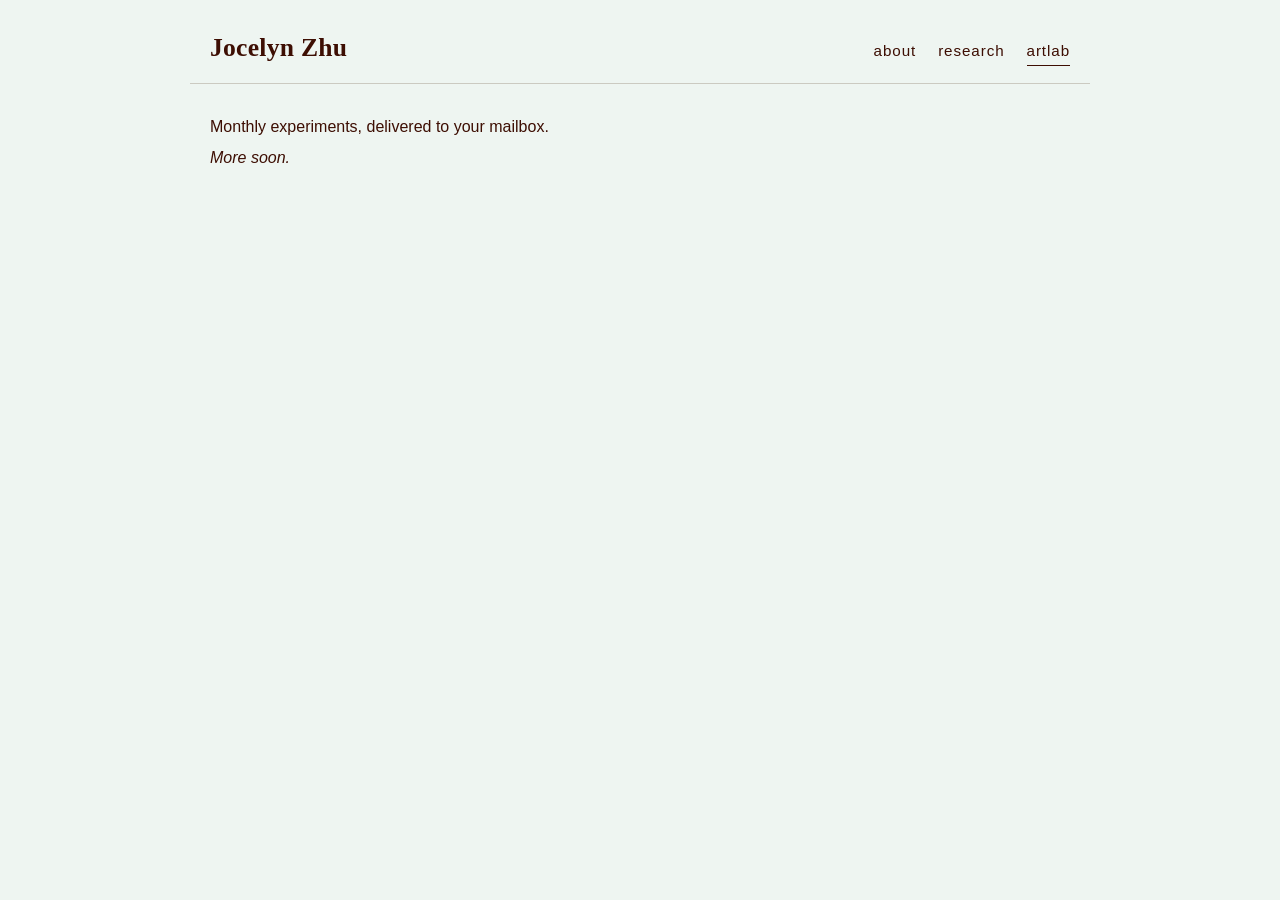
==== artlab.html @ c65b60de "update" ====
<!DOCTYPE html>
<html lang="en">

<head>
    <meta charset="UTF-8">
    <meta name="viewport" content="width=device-width, initial-scale=1.0">
    <title>Artlab | Jocelyn Zhu</title>
    <link rel="preconnect" href="https://fonts.googleapis.com">
    <link rel="preconnect" href="https://fonts.gstatic.com" crossorigin>
    <link href="https://fonts.googleapis.com/css2?family=Playfair+Display:wght@500;600&display=swap" rel="stylesheet">
    <link rel="stylesheet" href="styles.css">
</head>

<body>
    <header class="site-header">
        <div class="site-title"><a href="index.html">Jocelyn Zhu</a></div>
        <nav class="site-nav">
            <a href="index.html">about</a>
            <a href="research.html">research</a>
            <a href="artlab.html" aria-current="page">artlab</a>
        </nav>
    </header>

    <article>
        <p>Monthly experiments, delivered to your mailbox.</p>
        <p><i>More soon.</i></p>
    </article>

</body>

</html>
---- styles.css ----
/* Reset some default styles */
* {
    box-sizing: border-box;
    margin: 0;
    padding: 0;
}

:root {
    --bg: #eef5f1;
    --ink: #3d0e03;
    --link: #8c6c65;
    /* Didot on macOS, Bodoni MT on Windows/Office, Playfair Display as web fallback */
    --display: Didot, "Didot LT STD", "Times New Roman", serif;
    --text: "Helvetica Neue", Helvetica, Arial, sans-serif;
}

body {
    font-family: var(--text);
    line-height: 1.6;
    background-color: var(--bg);
    color: var(--ink);
    margin: 0;
    padding: 0;
}

a {
    color: var(--link);
    text-decoration: none;
}

a:hover {
    text-decoration: underline;
}

strong {
    /* font-style: oblique; */
}

/* ---------- header / nav ---------- */

.site-header {
    max-width: 900px;
    margin: 0 auto;
    padding: 28px 20px 14px;
    display: flex;
    flex-wrap: wrap;
    align-items: baseline;
    justify-content: space-between;
    gap: 10px 24px;
    border-bottom: 1px solid rgba(61, 32, 3, 0.2);
}

.site-title {
    font-family: var(--display);
    font-size: 1.6rem;
    font-weight: 600;
    letter-spacing: 0.01em;
    color: var(--ink);
}

.site-title a {
    color: inherit;
}

.site-title a:hover {
    text-decoration: none;
}

.site-nav {
    display: flex;
    gap: 22px;
}

.site-nav a {
    font-family: var(--text);
    font-size: 0.95rem;
    letter-spacing: 0.06em;
    text-transform: lowercase;
    color: var(--ink);
    padding-bottom: 2px;
}

.site-nav a:hover {
    text-decoration: none;
    border-bottom: 1px solid var(--ink);
}

.site-nav a[aria-current="page"] {
    border-bottom: 1px solid var(--ink);
}

/* ---------- content ---------- */

article {
    display: flex;
    max-width: 900px;
    margin: 30px auto;
    padding: 0 20px;
    gap: 5px;
    flex-direction: column;
}

h1, h2, h3 {
    font-family: var(--display);
}

h1 {
    margin-bottom: 15px;
    font-weight: 600;
    font-size: xx-large;
}

h2 {
    margin: 18px 0 6px;
    font-weight: 600;
}

.profile-container {
    display: flex;
    gap: 20px;
}

.profile-image {
    width: 30%;
    height: fit-content;
}

.profile-text {
    padding: 0 20px;
    flex: 1;
}

.contact-icons {
    display: flex;
    gap: 16px;
    margin-top: 18px;
}

.contact-icons a {
    display: inline-flex;
    color: var(--ink);
    opacity: 0.65;
    transition: opacity 0.15s ease;
}

.contact-icons a:hover {
    text-decoration: none;
    opacity: 1;
}

.contact-icons svg {
    width: 20px;
    height: 20px;
    display: block;
}

@media (max-width: 768px) {
    .site-header {
        padding: 20px 15px 12px;
    }

    .site-nav {
        gap: 16px;
    }

    .profile-container {
        flex-direction: column;
        align-items: center;
    }

    .profile-image {
        width: 70%;
        max-width: 300px;
    }

    .profile-text {
        padding: 20px 0 0 0;
    }

    h1 {
        font-size: x-large;
        text-align: center;
    }

    .contact-icons {
        justify-content: center;
    }

    article {
        padding: 0 15px;
        margin: 20px auto;
    }
}
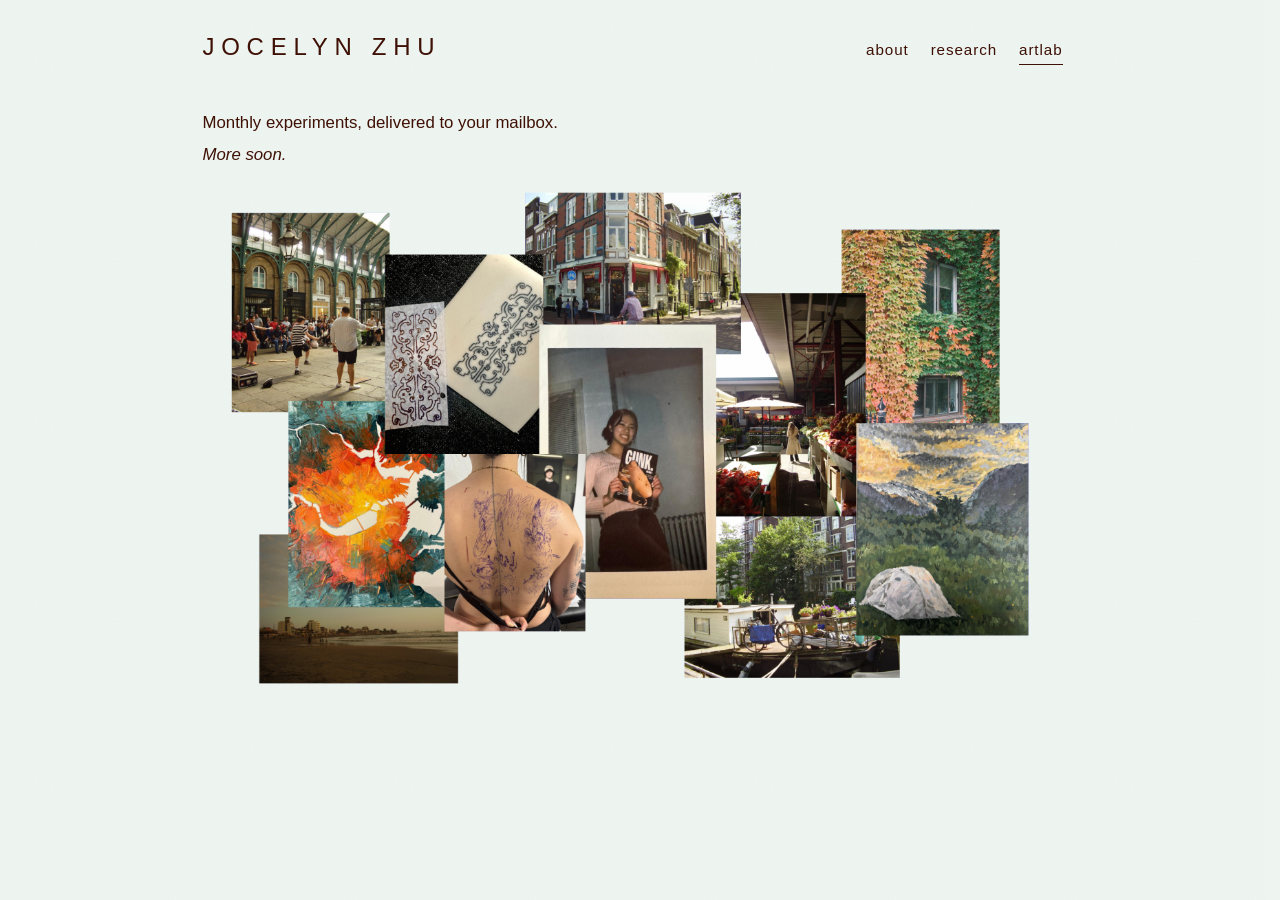
==== commit 13889558: "update" ====
--- a/artlab.html
+++ b/artlab.html
@@ -13,7 +13,7 @@
 
 <body>
     <header class="site-header">
-        <div class="site-title"><a href="index.html">Jocelyn Zhu</a></div>
+        <div class="site-title"><a href="index.html">JOCELYN ZHU</a></div>
         <nav class="site-nav">
             <a href="index.html">about</a>
             <a href="research.html">research</a>
@@ -24,6 +24,8 @@
     <article>
         <p>Monthly experiments, delivered to your mailbox.</p>
         <p><i>More soon.</i></p>
+        <img src="artlab.png" alt="Art Overview">
+
     </article>
 
 </body>
--- a/styles.css
+++ b/styles.css
@@ -10,8 +10,16 @@
     --ink: #3d0e03;
     --link: #8c6c65;
     /* Didot on macOS, Bodoni MT on Windows/Office, Playfair Display as web fallback */
-    --display: Didot, "Didot LT STD", "Times New Roman", serif;
+    /* --display: Didot, "Didot LT STD", "Times New Roman", serif; */
+    --display:"Helvetica Neue", Helvetica, Arial, sans-serif;
     --text: "Helvetica Neue", Helvetica, Arial, sans-serif;
+}
+
+html {
+    /* Always reserve the scrollbar gutter so the centered header doesn't
+       shift between short pages (about, artlab) and tall ones (research). */
+    scrollbar-gutter: stable;
+    overflow-y: scroll; /* fallback for browsers without scrollbar-gutter */
 }
 
 body {
@@ -21,6 +29,19 @@
     color: var(--ink);
     margin: 0;
     padding: 0;
+    position: relative;
+}
+
+/* Paper grain: a fixed, non-interactive noise wash over the whole page.
+   Kept very low opacity — it should register as texture, not as pattern. */
+body::after {
+    content: "";
+    position: fixed;
+    inset: 0;
+    z-index: 9999;
+    pointer-events: none;
+    opacity: 0.035;
+    background-image: url("data:image/svg+xml,%3Csvg xmlns='http://www.w3.org/2000/svg' width='180' height='180'%3E%3Cfilter id='n'%3E%3CfeTurbulence type='fractalNoise' baseFrequency='0.8' numOctaves='4' stitchTiles='stitch'/%3E%3C/filter%3E%3Crect width='100%25' height='100%25' filter='url(%23n)'/%3E%3C/svg%3E");
 }
 
 a {
@@ -47,14 +68,14 @@
     align-items: baseline;
     justify-content: space-between;
     gap: 10px 24px;
-    border-bottom: 1px solid rgba(61, 32, 3, 0.2);
+    /* border-bottom: 1px solid rgba(61, 32, 3, 0.2); */
 }
 
 .site-title {
     font-family: var(--display);
-    font-size: 1.6rem;
-    font-weight: 600;
-    letter-spacing: 0.01em;
+    font-size: 1.5rem;
+    font-weight: 200;
+    letter-spacing: 0.28em;
     color: var(--ink);
 }
 
@@ -102,17 +123,69 @@
 
 h1, h2, h3 {
     font-family: var(--display);
+    text-transform: uppercase;
 }
 
 h1 {
     margin-bottom: 15px;
     font-weight: 600;
-    font-size: xx-large;
-}
-
+    font-size: 1.5rem;
+    letter-spacing: 0.1em;
+}
+
+/* Small, wide and quiet — the body copy carries the page, headings just label it. */
 h2 {
-    margin: 18px 0 6px;
+    margin: 40px 0 18px;
+    font-size: 0.75rem;
     font-weight: 600;
+    letter-spacing: 0.18em;
+    opacity: 0.6;
+}
+
+h2:first-child {
+    margin-top: 0;
+}
+
+h3 {
+    font-size: 0.95rem;
+    letter-spacing: 0.08em;
+}
+
+article p {
+    font-size: 1.05rem;
+}
+
+/* ---------- research entries ---------- */
+
+.entry {
+    display: grid;
+    grid-template-columns: 5.5rem 1fr;
+    gap: 0 1.5rem;
+    margin-bottom: 22px;
+}
+
+.entry-year {
+    font-size: 0.75rem;
+    letter-spacing: 0.12em;
+    opacity: 0.55;
+    padding-top: 0.4rem;
+}
+
+.entry-body {
+    min-width: 0;
+}
+
+.entry-body .title {
+    font-weight: 600;
+}
+
+.entry-body .meta {
+    opacity: 0.75;
+}
+
+article img {
+    max-width: 100%;
+    height: auto;
 }
 
 .profile-container {
@@ -178,8 +251,17 @@
     }
 
     h1 {
-        font-size: x-large;
+        font-size: 1.25rem;
         text-align: center;
+    }
+
+    .entry {
+        grid-template-columns: 1fr;
+        gap: 2px;
+    }
+
+    .entry-year {
+        padding-top: 0;
     }
 
     .contact-icons {
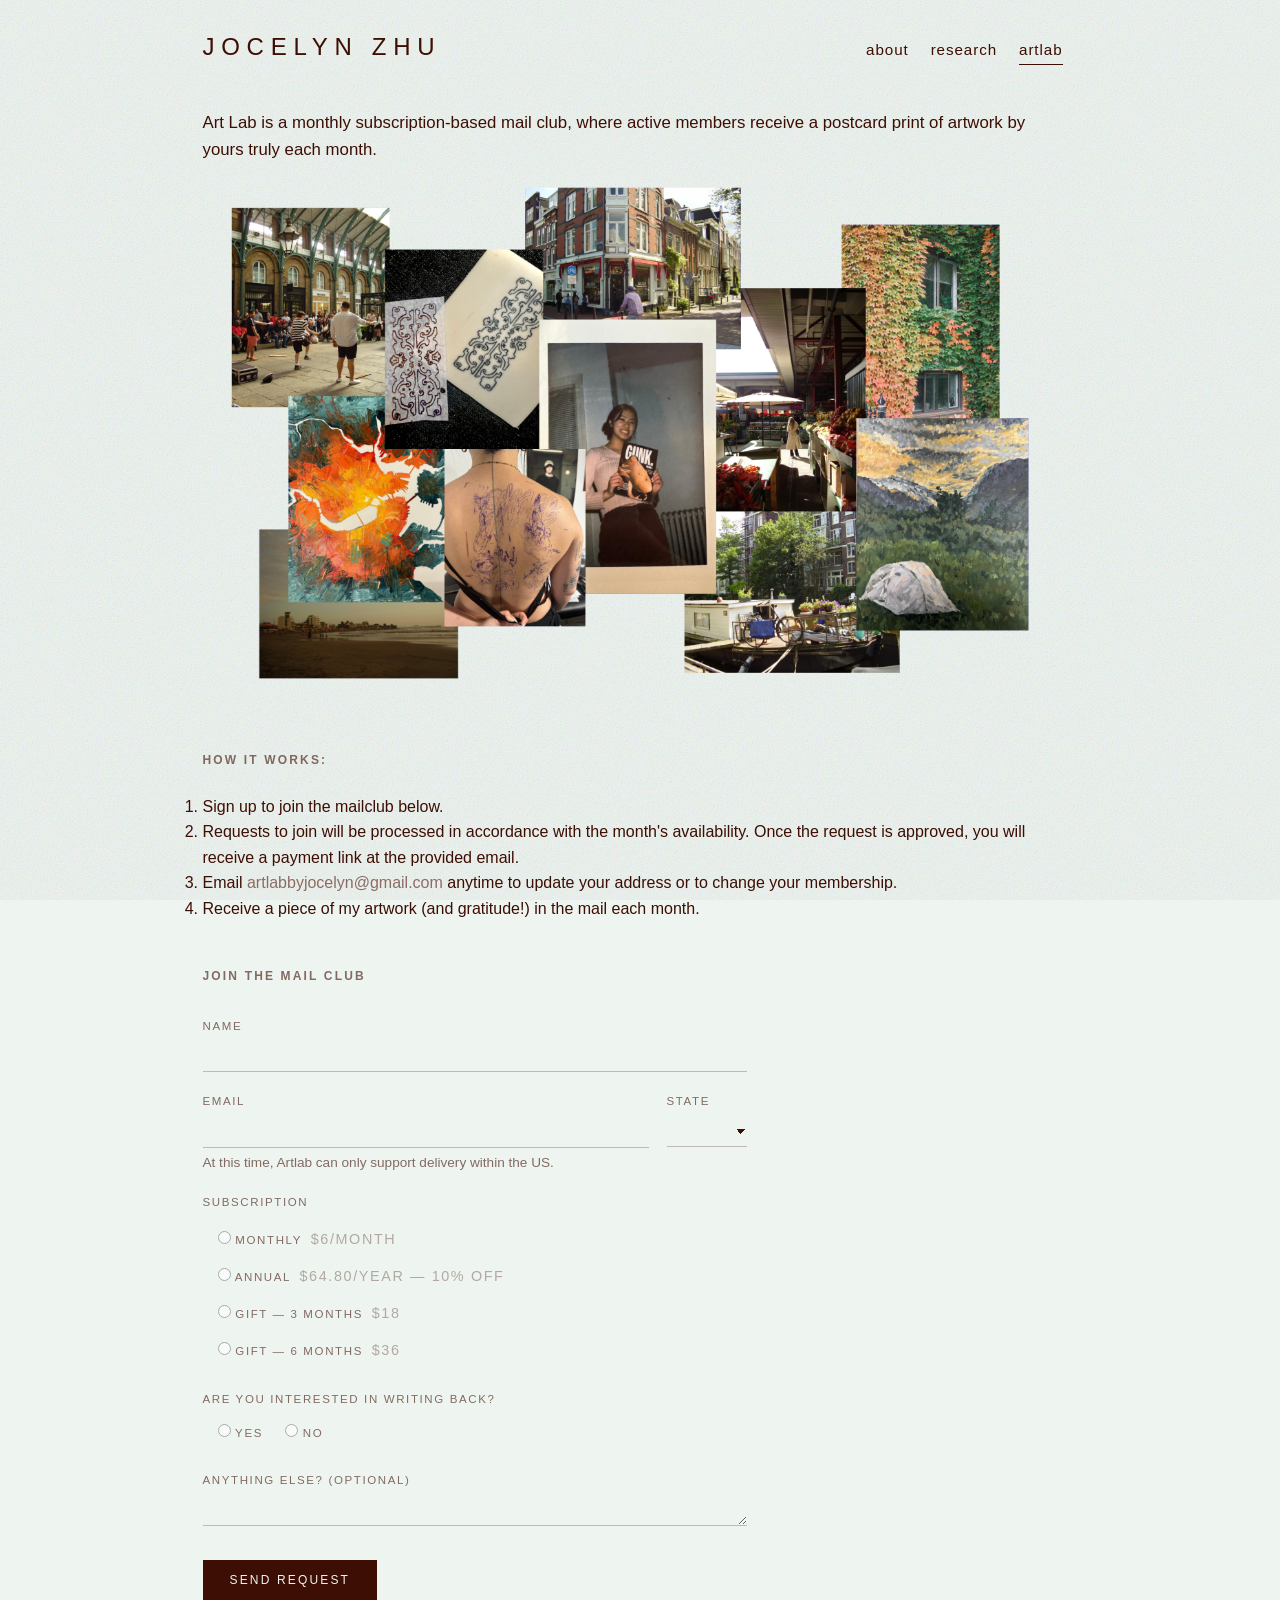
==== commit 90725531: "update" ====
--- a/artlab.html
+++ b/artlab.html
@@ -22,12 +22,247 @@
     </header>
 
     <article>
-        <p>Monthly experiments, delivered to your mailbox.</p>
-        <p><i>More soon.</i></p>
-        <img src="artlab.png" alt="Art Overview">
+        <!-- <p>Monthly experiments, delivered to your mailbox.</p> -->
+  
+
+        <p>Art Lab is a monthly subscription-based mail club, where active members receive a postcard print of artwork by yours truly each month.</p>
+        <img class="" src="artlab.png" alt="Art Overview">
+        <h2>How it works:</h2>
+        <ol>
+            <li>Sign up to join the mailclub below.</li>
+            <li>Requests to join will be processed in accordance with the month's availability. Once the request is approved, you will receive a payment link at the provided email.</li>
+            <li>Email <a href="mailto:artlabbyjocelyn@gmail.com">artlabbyjocelyn@gmail.com</a> anytime to update your address or to change your membership.</li>
+            <li>Receive a piece of my artwork (and gratitude!) in the mail each month.</li>
+        </ol>
+
+        <h2>Join the mail club</h2>
+
+        <form class="signup" id="signup-form" novalidate>
+
+            <div class="field">
+                <label for="name">Name</label>
+                <input type="text" id="name" name="name" autocomplete="name" required>
+            </div>
+
+            <div class="field">
+                <div class="field-row">
+                    <div>
+                        <label for="email">Email</label>
+                        <input type="email" id="email" name="email" autocomplete="email" required>
+                    </div>
+                    <div>
+                        <label for="state">State</label>
+                        <select id="state" name="state" autocomplete="address-level1" required>
+                            <option value="" selected disabled></option>
+                            <option>AL</option><option>AK</option><option>AZ</option><option>AR</option>
+                            <option>CA</option><option>CO</option><option>CT</option><option>DE</option>
+                            <option>DC</option><option>FL</option><option>GA</option><option>HI</option>
+                            <option>ID</option><option>IL</option><option>IN</option><option>IA</option>
+                            <option>KS</option><option>KY</option><option>LA</option><option>ME</option>
+                            <option>MD</option><option>MA</option><option>MI</option><option>MN</option>
+                            <option>MS</option><option>MO</option><option>MT</option><option>NE</option>
+                            <option>NV</option><option>NH</option><option>NJ</option><option>NM</option>
+                            <option>NY</option><option>NC</option><option>ND</option><option>OH</option>
+                            <option>OK</option><option>OR</option><option>PA</option><option>RI</option>
+                            <option>SC</option><option>SD</option><option>TN</option><option>TX</option>
+                            <option>UT</option><option>VT</option><option>VA</option><option>WA</option>
+                            <option>WV</option><option>WI</option><option>WY</option>
+                        </select>
+                    </div>
+                </div>
+                <p class="hint">At this time, Artlab can only support delivery within the US.</p>
+            </div>
+
+            <fieldset>
+                <legend>Subscription</legend>
+                <div class="choices">
+                    <label class="choice">
+                        <input type="radio" name="subscription" value="Monthly - $6/month" required>
+                        <span>Monthly <span class="price">$6/month</span></span>
+                    </label>
+                    <label class="choice">
+                        <input type="radio" name="subscription" value="Annual - $64.80/year">
+                        <span>Annual <span class="price">$64.80/year &mdash; 10% off</span></span>
+                    </label>
+                    <label class="choice">
+                        <input type="radio" name="subscription" value="Gift 3 months - $18">
+                        <span>Gift &mdash; 3 months <span class="price">$18</span></span>
+                    </label>
+                    <label class="choice">
+                        <input type="radio" name="subscription" value="Gift 6 months - $36">
+                        <span>Gift &mdash; 6 months <span class="price">$36</span></span>
+                    </label>
+                </div>
+            </fieldset>
+
+            <fieldset>
+                <legend>Are you interested in writing back?</legend>
+                <div class="choices inline">
+                    <label class="choice">
+                        <input type="radio" name="writeback" value="Yes" required>
+                        <span>Yes</span>
+                    </label>
+                    <label class="choice">
+                        <input type="radio" name="writeback" value="No">
+                        <span>No</span>
+                    </label>
+                </div>
+            </fieldset>
+
+            <div class="field">
+                <label for="notes">Anything else? (optional)</label>
+                <textarea id="notes" name="notes" rows="1"></textarea>
+            </div>
+
+            <!-- Honeypot: hidden from people, irresistible to form-filling bots.
+                 Anything submitted with this filled in is rejected server-side. -->
+            <div class="hp" aria-hidden="true">
+                <label for="website">Website</label>
+                <input type="text" id="website" name="website" tabindex="-1" autocomplete="off">
+            </div>
+
+            <button type="submit">Send request</button>
+            <p class="form-status" id="form-status" role="status" aria-live="polite"></p>
+        </form>
 
     </article>
 
+    <script>
+        (function () {
+            // Google Apps Script web app URL — see artlab-form-setup.md. Must be the
+            // deployment's /exec URL. Until it is set, the form falls back to
+            // downloading the CSV row locally so the flow can be tested.
+            var ENDPOINT = "https://script.google.com/macros/s/AKfycbyzeA1qQLdEAUyFked2MmT_y3GRKa3Ny9ATDWNyNSVaCe3-yaL6JlPBgP5yILpqPPRIxQ/exec";
+
+            // Shared secret, checked by doPost before a row is appended. This is visible
+            // in page source — it filters drive-by bots, not a determined person.
+            var SECRET = "04058a64cc1a98de";
+
+            var FIELDS = ["timestamp", "name", "email", "state", "subscription", "writeback", "notes"];
+
+            // Bots submit almost instantly; people take time to fill this in. doPost
+            // rejects anything faster than its threshold.
+            var loadedAt = Date.now();
+
+            var form = document.getElementById("signup-form");
+            var status = document.getElementById("form-status");
+            var button = form.querySelector("button[type=submit]");
+
+            // RFC 4180: wrap in quotes, and double any quote inside.
+            function csvCell(value) {
+                var s = (value === null || value === undefined) ? "" : String(value);
+                return '"' + s.replace(/"/g, '""') + '"';
+            }
+
+            function csvRow(record) {
+                return FIELDS.map(function (key) { return csvCell(record[key]); }).join(",");
+            }
+
+            // Accepts a string, or a node when the message needs a link inside it.
+            function setStatus(message, kind) {
+                status.textContent = "";
+                if (typeof message === "string") {
+                    status.textContent = message;
+                } else {
+                    status.appendChild(message);
+                }
+                status.className = "form-status" + (kind ? " is-" + kind : "");
+            }
+
+            function submissionError() {
+                var frag = document.createDocumentFragment();
+                var link = document.createElement("a");
+                link.href = "mailto:artlabbyjocelyn@gmail.com";
+                link.textContent = "artlabbyjocelyn@gmail.com";
+                frag.appendChild(document.createTextNode(
+                    "Form submission error. Apologies for the inconvenience! Please email "));
+                frag.appendChild(link);
+                frag.appendChild(document.createTextNode(" to sign-up."));
+                return frag;
+            }
+
+            // Replace the whole form with the confirmation, so it reads as a completed
+            // step rather than an empty form with a message under it.
+            function showThanks() {
+                var thanks = document.createElement("p");
+                thanks.className = "form-thanks";
+                thanks.setAttribute("role", "status");
+                thanks.textContent = "Thank you very much for your interest and support! " +
+                    "I will reach out shortly regarding availability and payment.";
+                form.replaceWith(thanks);
+            }
+
+            function downloadRow(row) {
+                var blob = new Blob([FIELDS.join(",") + "\n" + row + "\n"], { type: "text/csv" });
+                var link = document.createElement("a");
+                link.href = URL.createObjectURL(blob);
+                link.download = "artlab-signup.csv";
+                document.body.appendChild(link);
+                link.click();
+                document.body.removeChild(link);
+                URL.revokeObjectURL(link.href);
+            }
+
+            form.addEventListener("submit", function (event) {
+                event.preventDefault();
+
+                // novalidate is on the form so we control when messages appear.
+                if (!form.checkValidity()) {
+                    form.reportValidity();
+                    return;
+                }
+
+                var data = new FormData(form);
+                var record = { timestamp: new Date().toISOString() };
+                FIELDS.slice(1).forEach(function (key) {
+                    record[key] = (data.get(key) || "").toString().trim();
+                });
+
+                var row = csvRow(record);
+                button.disabled = true;
+                setStatus("Sending…");
+
+                // A library URL or an unset placeholder can't receive a POST — only a
+                // deployed web app's /exec URL can.
+                if (!/^https:\/\/script\.google\.com\/macros\/s\/[\w-]+\/exec$/.test(ENDPOINT)) {
+                    downloadRow(row);
+                    setStatus("No endpoint configured yet — downloaded the CSV row instead.", "error");
+                    button.disabled = false;
+                    return;
+                }
+
+                fetch(ENDPOINT, {
+                    method: "POST",
+                    // text/plain keeps this a CORS "simple request", so Apps Script
+                    // does not need to answer a preflight.
+                    headers: { "Content-Type": "text/plain;charset=utf-8" },
+                    body: JSON.stringify({
+                        secret: SECRET,
+                        hp: (data.get("website") || "").toString(),
+                        elapsedMs: Date.now() - loadedAt,
+                        row: row,
+                        record: record
+                    })
+                })
+                    .then(function (response) {
+                        if (!response.ok) { throw new Error("Request failed: " + response.status); }
+                        form.reset();
+                        showThanks();
+                    })
+                    .catch(function () {
+                        setStatus(submissionError(), "error");
+                    })
+                    .then(function () {
+                        button.disabled = false;
+                    });
+            });
+        }());
+    </script>
+
 </body>
 
 </html>
+
+
+
+ 
--- a/styles.css
+++ b/styles.css
@@ -13,6 +13,7 @@
     /* --display: Didot, "Didot LT STD", "Times New Roman", serif; */
     --display:"Helvetica Neue", Helvetica, Arial, sans-serif;
     --text: "Helvetica Neue", Helvetica, Arial, sans-serif;
+    --grain: url("data:image/svg+xml,%3Csvg xmlns='http://www.w3.org/2000/svg' width='180' height='180'%3E%3Cfilter id='n'%3E%3CfeTurbulence type='fractalNoise' baseFrequency='0.8' numOctaves='4' stitchTiles='stitch'/%3E%3C/filter%3E%3Crect width='100%25' height='100%25' filter='url(%23n)'/%3E%3C/svg%3E");
 }
 
 html {
@@ -20,28 +21,49 @@
        shift between short pages (about, artlab) and tall ones (research). */
     scrollbar-gutter: stable;
     overflow-y: scroll; /* fallback for browsers without scrollbar-gutter */
+    background-color: var(--bg);
 }
 
 body {
     font-family: var(--text);
     line-height: 1.6;
-    background-color: var(--bg);
     color: var(--ink);
     margin: 0;
     padding: 0;
     position: relative;
 }
 
-/* Paper grain: a fixed, non-interactive noise wash over the whole page.
-   Kept very low opacity — it should register as texture, not as pattern. */
+/* Paper grain on the page ground. Sits behind all content (z-index -1) so it
+   textures the background only — images get their own lighter pass below. */
 body::after {
     content: "";
     position: fixed;
     inset: 0;
-    z-index: 9999;
+    z-index: -1;
     pointer-events: none;
-    opacity: 0.035;
-    background-image: url("data:image/svg+xml,%3Csvg xmlns='http://www.w3.org/2000/svg' width='180' height='180'%3E%3Cfilter id='n'%3E%3CfeTurbulence type='fractalNoise' baseFrequency='0.8' numOctaves='4' stitchTiles='stitch'/%3E%3C/filter%3E%3Crect width='100%25' height='100%25' filter='url(%23n)'/%3E%3C/svg%3E");
+    opacity: 0.25;
+    background-image: var(--grain);
+}
+
+/* Same grain at a lighter touch, laid over an image. */
+.grain-img {
+    position: relative;
+    display: block;
+}
+
+.grain-img img {
+    display: block;
+    width: 100%;
+    height: auto;
+}
+
+.grain-img::after {
+    content: "";
+    position: absolute;
+    inset: 0;
+    pointer-events: none;
+    opacity: 0.1;
+    background-image: var(--grain);
 }
 
 a {
@@ -203,6 +225,197 @@
     flex: 1;
 }
 
+/* ---------- signup form ---------- */
+
+.signup {
+    max-width: 34em;
+    margin-top: 8px;
+}
+
+/* Honeypot field — off-screen rather than display:none, since some bots skip
+   inputs that are explicitly hidden. */
+.hp {
+    position: absolute;
+    left: -9999px;
+    width: 1px;
+    height: 1px;
+    overflow: hidden;
+}
+
+.visually-hidden {
+    position: absolute;
+    width: 1px;
+    height: 1px;
+    overflow: hidden;
+    clip: rect(0 0 0 0);
+    clip-path: inset(50%);
+    white-space: nowrap;
+}
+
+.field {
+    margin-bottom: 20px;
+}
+
+.field-row {
+    display: grid;
+    /* State codes are two characters — the column only needs room for the arrow. */
+    grid-template-columns: 1fr 5rem;
+    gap: 18px;
+}
+
+.signup label,
+.signup legend {
+    display: block;
+    font-size: 0.72rem;
+    letter-spacing: 0.14em;
+    text-transform: uppercase;
+    opacity: 0.6;
+    margin-bottom: 6px;
+}
+
+.signup input[type="text"],
+.signup input[type="email"],
+.signup select,
+.signup textarea {
+    width: 100%;
+    font-family: var(--text);
+    font-size: 1rem;
+    color: var(--ink);
+    background: transparent;
+    border: none;
+    border-bottom: 1px solid rgba(61, 14, 3, 0.25);
+    border-radius: 0;
+    padding: 6px 0;
+    transition: border-color 0.15s ease;
+}
+
+.signup select {
+    /* Normalize the native control so it matches the underlined text inputs. */
+    appearance: none;
+    padding-right: 18px;
+    background-image: linear-gradient(45deg, transparent 50%, currentColor 50%),
+                      linear-gradient(135deg, currentColor 50%, transparent 50%);
+    background-position: right 6px center, right 1px center;
+    background-size: 5px 5px, 5px 5px;
+    background-repeat: no-repeat;
+}
+
+.signup input:focus,
+.signup select:focus,
+.signup textarea:focus {
+    outline: none;
+    border-bottom-color: var(--ink);
+}
+
+/* 10px more air under the question text than a typed field's label gets. */
+.signup legend {
+    margin-bottom: 16px;
+}
+
+.signup fieldset {
+    border: none;
+    margin-bottom: 22px;
+}
+
+.choices {
+    display: flex;
+    flex-direction: column;
+    gap: 8px;
+    padding-left: 15px;
+}
+
+.choices.inline {
+    flex-direction: row;
+    gap: 22px;
+}
+
+/* Options are set exactly like typed input text, so an answer you pick and an
+   answer you type read the same. */
+.choice {
+    display: flex;
+    align-items: baseline;
+    gap: 9px;
+    font-family: var(--text);
+    font-size: 1rem;
+    font-weight: 400;
+    line-height: 1.6;
+    letter-spacing: 0;
+    text-transform: none;
+    color: var(--ink);
+    opacity: 1;
+    margin-bottom: 0;
+    cursor: pointer;
+}
+
+.choice input {
+    accent-color: var(--ink);
+    margin: 0;
+    flex: none;
+}
+
+.hint {
+    font-size: 0.85rem;
+    opacity: 0.6;
+    margin-top: 4px;
+}
+
+.price {
+    opacity: 0.55;
+    font-size: 0.9rem;
+    margin-left: 4px;
+}
+
+.form-status {
+    font-size: 0.9rem;
+    margin-top: 14px;
+    min-height: 1.4em;
+}
+
+.form-status.is-ok {
+    opacity: 0.85;
+}
+
+.form-status.is-error {
+    color: #8a2f1c;
+}
+
+.form-status.is-error a {
+    color: inherit;
+    text-decoration: underline;
+}
+
+.form-thanks {
+    max-width: 34em;
+    font-size: 1.05rem;
+    padding: 22px 0;
+    border-top: 1px solid rgba(61, 14, 3, 0.25);
+    border-bottom: 1px solid rgba(61, 14, 3, 0.25);
+}
+
+.signup button[disabled] {
+    opacity: 0.5;
+    cursor: default;
+}
+
+.signup button {
+    font-family: var(--text);
+    font-size: 0.75rem;
+    letter-spacing: 0.18em;
+    text-transform: uppercase;
+    color: var(--bg);
+    background: var(--ink);
+    border: 1px solid var(--ink);
+    padding: 12px 26px;
+    margin-top: 6px;
+    cursor: pointer;
+    transition: background 0.15s ease, color 0.15s ease;
+}
+
+.signup button:hover {
+    background: transparent;
+    color: var(--ink);
+}
+
 .contact-icons {
     display: flex;
     gap: 16px;
@@ -264,6 +477,11 @@
         padding-top: 0;
     }
 
+    .field-row {
+        grid-template-columns: 1fr;
+        gap: 20px;
+    }
+
     .contact-icons {
         justify-content: center;
     }
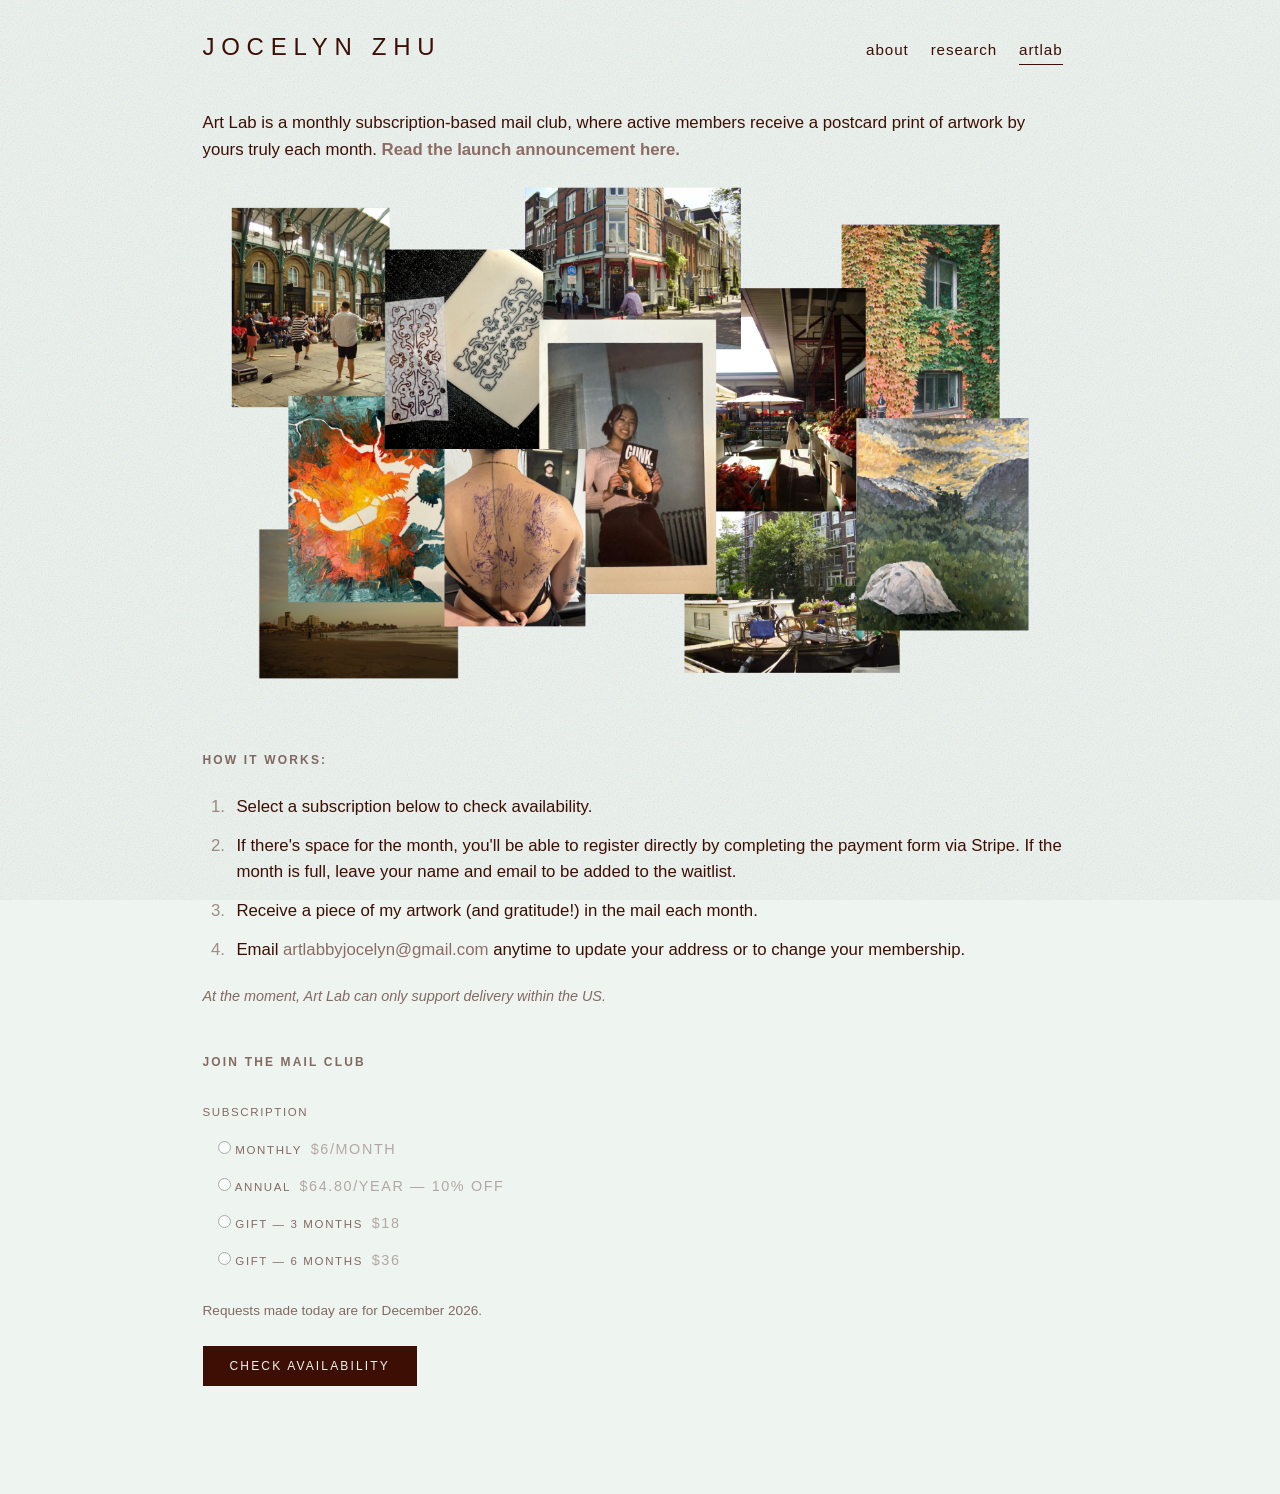
==== commit 24f5c09e: "launch ready" ====
--- a/artlab.html
+++ b/artlab.html
@@ -25,94 +25,46 @@
         <!-- <p>Monthly experiments, delivered to your mailbox.</p> -->
   
 
-        <p>Art Lab is a monthly subscription-based mail club, where active members receive a postcard print of artwork by yours truly each month.</p>
+        <p>Art Lab is a monthly subscription-based mail club, where active members receive a postcard print of artwork by yours truly each month. <a class="announce" href="launch.html">Read the launch announcement here.</a></p>
         <img class="" src="artlab.png" alt="Art Overview">
         <h2>How it works:</h2>
-        <ol>
-            <li>Sign up to join the mailclub below.</li>
-            <li>Requests to join will be processed in accordance with the month's availability. Once the request is approved, you will receive a payment link at the provided email.</li>
+        <ol class="steps">
+            <li>Select a subscription below to check availability.</li>
+            <li>If there's space for the month, you'll be able to register directly by completing the payment form via Stripe. If the month is full, leave your name and email to be added to the waitlist.</li>
+            <li>Receive a piece of my artwork (and gratitude!) in the mail each month.</li>
             <li>Email <a href="mailto:artlabbyjocelyn@gmail.com">artlabbyjocelyn@gmail.com</a> anytime to update your address or to change your membership.</li>
-            <li>Receive a piece of my artwork (and gratitude!) in the mail each month.</li>
+
         </ol>
+        <p class="note">At the moment, Art Lab can only support delivery within the US.</p>
 
         <h2>Join the mail club</h2>
 
         <form class="signup" id="signup-form" novalidate>
-
-            <div class="field">
-                <label for="name">Name</label>
-                <input type="text" id="name" name="name" autocomplete="name" required>
-            </div>
-
-            <div class="field">
-                <div class="field-row">
-                    <div>
-                        <label for="email">Email</label>
-                        <input type="email" id="email" name="email" autocomplete="email" required>
-                    </div>
-                    <div>
-                        <label for="state">State</label>
-                        <select id="state" name="state" autocomplete="address-level1" required>
-                            <option value="" selected disabled></option>
-                            <option>AL</option><option>AK</option><option>AZ</option><option>AR</option>
-                            <option>CA</option><option>CO</option><option>CT</option><option>DE</option>
-                            <option>DC</option><option>FL</option><option>GA</option><option>HI</option>
-                            <option>ID</option><option>IL</option><option>IN</option><option>IA</option>
-                            <option>KS</option><option>KY</option><option>LA</option><option>ME</option>
-                            <option>MD</option><option>MA</option><option>MI</option><option>MN</option>
-                            <option>MS</option><option>MO</option><option>MT</option><option>NE</option>
-                            <option>NV</option><option>NH</option><option>NJ</option><option>NM</option>
-                            <option>NY</option><option>NC</option><option>ND</option><option>OH</option>
-                            <option>OK</option><option>OR</option><option>PA</option><option>RI</option>
-                            <option>SC</option><option>SD</option><option>TN</option><option>TX</option>
-                            <option>UT</option><option>VT</option><option>VA</option><option>WA</option>
-                            <option>WV</option><option>WI</option><option>WY</option>
-                        </select>
-                    </div>
-                </div>
-                <p class="hint">At this time, Artlab can only support delivery within the US.</p>
-            </div>
 
             <fieldset>
                 <legend>Subscription</legend>
                 <div class="choices">
                     <label class="choice">
-                        <input type="radio" name="subscription" value="Monthly - $6/month" required>
+                        <input type="radio" name="subscription" value="monthly" required>
                         <span>Monthly <span class="price">$6/month</span></span>
                     </label>
                     <label class="choice">
-                        <input type="radio" name="subscription" value="Annual - $64.80/year">
+                        <input type="radio" name="subscription" value="annual">
                         <span>Annual <span class="price">$64.80/year &mdash; 10% off</span></span>
                     </label>
                     <label class="choice">
-                        <input type="radio" name="subscription" value="Gift 3 months - $18">
+                        <input type="radio" name="subscription" value="gift3">
                         <span>Gift &mdash; 3 months <span class="price">$18</span></span>
                     </label>
                     <label class="choice">
-                        <input type="radio" name="subscription" value="Gift 6 months - $36">
+                        <input type="radio" name="subscription" value="gift6">
                         <span>Gift &mdash; 6 months <span class="price">$36</span></span>
                     </label>
                 </div>
             </fieldset>
 
-            <fieldset>
-                <legend>Are you interested in writing back?</legend>
-                <div class="choices inline">
-                    <label class="choice">
-                        <input type="radio" name="writeback" value="Yes" required>
-                        <span>Yes</span>
-                    </label>
-                    <label class="choice">
-                        <input type="radio" name="writeback" value="No">
-                        <span>No</span>
-                    </label>
-                </div>
-            </fieldset>
-
-            <div class="field">
-                <label for="notes">Anything else? (optional)</label>
-                <textarea id="notes" name="notes" rows="1"></textarea>
-            </div>
+            <!-- Filled in by script: which month a request made today is for. -->
+            <p class="hint" id="target-month"></p>
 
             <!-- Honeypot: hidden from people, irresistible to form-filling bots.
                  Anything submitted with this filled in is rejected server-side. -->
@@ -121,24 +73,93 @@
                 <input type="text" id="website" name="website" tabindex="-1" autocomplete="off">
             </div>
 
-            <button type="submit">Send request</button>
-            <p class="form-status" id="form-status" role="status" aria-live="polite"></p>
+            <button type="submit">Check availability</button>
         </form>
 
+        <!-- Outside the form so it spans the article width rather than the
+             narrower form column. -->
+        <p class="form-status" id="form-status" role="status" aria-live="polite"></p>
+
+        <!-- Stripe checkout, revealed only once the chosen month has room. One
+             buy button per plan; see artlab-form-setup.md for creating them. -->
+        <div class="pay" id="pay" hidden>
+            <div class="pay-panel" data-plan="monthly" hidden>
+<stripe-buy-button
+  buy-button-id="buy_btn_1UAfqxK2gCnA4l7FmbFyvOCB"
+  publishable-key="pk_live_51U3iqbK2gCnA4l7FddEpalBauWomlTHcKr4JLmQIzwj3HSz1mfwLEF6MXeN1DooIEfqvjAmYFtXSwQrqbOYOfh0100oXxLsOJ6"
+>
+</stripe-buy-button>
+            </div>
+            <div class="pay-panel" data-plan="annual" hidden>
+<stripe-buy-button
+  buy-button-id="buy_btn_1UAfrpK2gCnA4l7FP7WQt5Fv"
+  publishable-key="pk_live_51U3iqbK2gCnA4l7FddEpalBauWomlTHcKr4JLmQIzwj3HSz1mfwLEF6MXeN1DooIEfqvjAmYFtXSwQrqbOYOfh0100oXxLsOJ6"
+>
+</stripe-buy-button>
+            </div>
+            <div class="pay-panel" data-plan="gift3" hidden>
+<stripe-buy-button
+  buy-button-id="buy_btn_1UAfsKK2gCnA4l7FiaUjSUQ5"
+  publishable-key="pk_live_51U3iqbK2gCnA4l7FddEpalBauWomlTHcKr4JLmQIzwj3HSz1mfwLEF6MXeN1DooIEfqvjAmYFtXSwQrqbOYOfh0100oXxLsOJ6"
+>
+</stripe-buy-button>
+            </div>
+            <div class="pay-panel" data-plan="gift6" hidden>
+<stripe-buy-button
+  buy-button-id="buy_btn_1UAfseK2gCnA4l7F1bzg1iwz"
+  publishable-key="pk_live_51U3iqbK2gCnA4l7FddEpalBauWomlTHcKr4JLmQIzwj3HSz1mfwLEF6MXeN1DooIEfqvjAmYFtXSwQrqbOYOfh0100oXxLsOJ6"
+>
+</stripe-buy-button>
+            </div>
+        </div>
+
+        <!-- Shown instead of checkout when the month is full or not open yet. -->
+        <form class="signup waitlist" id="waitlist-form" novalidate hidden>
+            <div class="field">
+                <label for="wl-name">Name</label>
+                <input type="text" id="wl-name" name="name" autocomplete="name" required>
+            </div>
+
+            <div class="field">
+                <label for="wl-email">Email</label>
+                <input type="email" id="wl-email" name="email" autocomplete="email" required>
+            </div>
+
+            <div class="hp" aria-hidden="true">
+                <label for="wl-website">Website</label>
+                <input type="text" id="wl-website" name="website" tabindex="-1" autocomplete="off">
+            </div>
+
+            <button type="submit">Join the waitlist</button>
+        </form>
+
+        <p class="form-status" id="waitlist-status" role="status" aria-live="polite"></p>
+
     </article>
+
+    <script async src="https://js.stripe.com/v3/buy-button.js"></script>
 
     <script>
         (function () {
             // Google Apps Script web app URL — see artlab-form-setup.md. Must be the
-            // deployment's /exec URL. Until it is set, the form falls back to
-            // downloading the CSV row locally so the flow can be tested.
-            var ENDPOINT = "https://script.google.com/macros/s/AKfycbyzeA1qQLdEAUyFked2MmT_y3GRKa3Ny9ATDWNyNSVaCe3-yaL6JlPBgP5yILpqPPRIxQ/exec";
+            // deployment's /exec URL. It logs the check and answers with how many
+            // slots the requested month has left.
+            var ENDPOINT = "https://script.google.com/macros/s/AKfycbxgMDTIDqQxHEMbJpTjgJsUjmHX0bRPGeAdVYjJyeY7czIcmci63S4jNFuKsPApnYeupw/exec";
 
             // Shared secret, checked by doPost before a row is appended. This is visible
             // in page source — it filters drive-by bots, not a determined person.
             var SECRET = "04058a64cc1a98de";
 
-            var FIELDS = ["timestamp", "name", "email", "state", "subscription", "writeback", "notes"];
+            // Human-readable names for the plan keys used in the form's radio values.
+            var PLAN_LABELS = {
+                monthly: "Monthly - $6/month",
+                annual: "Annual - $64.80/year",
+                gift3: "Gift 3 months - $18",
+                gift6: "Gift 6 months - $36"
+            };
+
+            var MONTH_NAMES = ["January", "February", "March", "April", "May", "June",
+                "July", "August", "September", "October", "November", "December"];
 
             // Bots submit almost instantly; people take time to fill this in. doPost
             // rejects anything faster than its threshold.
@@ -147,61 +168,131 @@
             var form = document.getElementById("signup-form");
             var status = document.getElementById("form-status");
             var button = form.querySelector("button[type=submit]");
-
-            // RFC 4180: wrap in quotes, and double any quote inside.
-            function csvCell(value) {
-                var s = (value === null || value === undefined) ? "" : String(value);
-                return '"' + s.replace(/"/g, '""') + '"';
-            }
-
-            function csvRow(record) {
-                return FIELDS.map(function (key) { return csvCell(record[key]); }).join(",");
+            var pay = document.getElementById("pay");
+            var monthNote = document.getElementById("target-month");
+            var waitlistForm = document.getElementById("waitlist-form");
+            var waitlistStatus = document.getElementById("waitlist-status");
+            var waitlistButton = waitlistForm.querySelector("button[type=submit]");
+
+            // Which plan the last availability check asked about, so the waitlist row
+            // records what they actually wanted.
+            var pendingPlan = "";
+
+            // Requests placed before the 15th are for the current month; from the
+            // 15th on there isn't time to print and mail, so they roll to the next.
+            function targetMonth(now) {
+                var d = now || new Date();
+                var y = d.getFullYear();
+                var m = d.getMonth();            // 0-11
+                if (d.getDate() >= 15) {
+                    m += 1;
+                    if (m > 11) { m = 0; y += 1; }
+                }
+                return {
+                    key: y + "-" + (m < 9 ? "0" : "") + (m + 1),
+                    label: MONTH_NAMES[m] + " " + y
+                };
+            }
+
+            var target = targetMonth();
+            monthNote.textContent = "Requests made today are for " + target.label + ".";
+
+            function hidePay() {
+                pay.hidden = true;
+                Array.prototype.forEach.call(pay.querySelectorAll(".pay-panel"), function (panel) {
+                    panel.hidden = true;
+                });
+            }
+
+            function showPay(plan) {
+                hidePay();
+                var panel = pay.querySelector('.pay-panel[data-plan="' + plan + '"]');
+                if (!panel) { return; }
+                panel.hidden = false;
+                pay.hidden = false;
             }
 
             // Accepts a string, or a node when the message needs a link inside it.
-            function setStatus(message, kind) {
-                status.textContent = "";
+            function writeStatus(el, message, kind) {
+                el.textContent = "";
                 if (typeof message === "string") {
-                    status.textContent = message;
-                } else {
-                    status.appendChild(message);
+                    el.textContent = message;
+                } else if (message) {
+                    el.appendChild(message);
                 }
-                status.className = "form-status" + (kind ? " is-" + kind : "");
-            }
-
-            function submissionError() {
-                var frag = document.createDocumentFragment();
+                el.className = "form-status" + (kind ? " is-" + kind : "");
+            }
+
+            function setStatus(message, kind) { writeStatus(status, message, kind); }
+
+            function setWaitlistStatus(message, kind) { writeStatus(waitlistStatus, message, kind); }
+
+            function hideWaitlist() {
+                waitlistForm.hidden = true;
+                setWaitlistStatus("");
+            }
+
+            function showWaitlist() {
+                waitlistForm.reset();
+                waitlistForm.hidden = false;
+            }
+
+            function mailLink() {
                 var link = document.createElement("a");
                 link.href = "mailto:artlabbyjocelyn@gmail.com";
                 link.textContent = "artlabbyjocelyn@gmail.com";
-                frag.appendChild(document.createTextNode(
-                    "Form submission error. Apologies for the inconvenience! Please email "));
-                frag.appendChild(link);
-                frag.appendChild(document.createTextNode(" to sign-up."));
+                return link;
+            }
+
+            // Builds a status message with the artlab address as a real link inside it.
+            function messageWithEmail(before, after) {
+                var frag = document.createDocumentFragment();
+                frag.appendChild(document.createTextNode(before));
+                frag.appendChild(mailLink());
+                frag.appendChild(document.createTextNode(after));
                 return frag;
             }
 
-            // Replace the whole form with the confirmation, so it reads as a completed
-            // step rather than an empty form with a message under it.
-            function showThanks() {
-                var thanks = document.createElement("p");
-                thanks.className = "form-thanks";
-                thanks.setAttribute("role", "status");
-                thanks.textContent = "Thank you very much for your interest and support! " +
-                    "I will reach out shortly regarding availability and payment.";
-                form.replaceWith(thanks);
-            }
-
-            function downloadRow(row) {
-                var blob = new Blob([FIELDS.join(",") + "\n" + row + "\n"], { type: "text/csv" });
-                var link = document.createElement("a");
-                link.href = URL.createObjectURL(blob);
-                link.download = "artlab-signup.csv";
-                document.body.appendChild(link);
-                link.click();
-                document.body.removeChild(link);
-                URL.revokeObjectURL(link.href);
-            }
+            function submissionError() {
+                return messageWithEmail(
+                    "Form submission error. Apologies for the inconvenience! Please email ",
+                    " to sign-up.");
+            }
+
+            // A library URL or an unset placeholder can't receive a POST — only a
+            // deployed web app's /exec URL can.
+            function endpointReady() {
+                return /^https:\/\/script\.google\.com\/macros\/s\/[\w-]+\/exec$/.test(ENDPOINT);
+            }
+
+            // One POST shape for both forms; doPost branches on `action`.
+            function post(payload) {
+                payload.secret = SECRET;
+                payload.elapsedMs = Date.now() - loadedAt;
+                payload.timestamp = new Date().toISOString();
+                payload.month = target.key;
+
+                return fetch(ENDPOINT, {
+                    method: "POST",
+                    // text/plain keeps this a CORS "simple request", so Apps Script
+                    // does not need to answer a preflight.
+                    headers: { "Content-Type": "text/plain;charset=utf-8" },
+                    body: JSON.stringify(payload)
+                }).then(function (response) {
+                    if (!response.ok) { throw new Error("Request failed: " + response.status); }
+                    return response.json();
+                }).then(function (result) {
+                    if (!result || !result.ok) { throw new Error("Rejected"); }
+                    return result;
+                });
+            }
+
+            // Clear the result once someone changes their selection.
+            form.addEventListener("input", function () {
+                if (status.textContent) { setStatus(""); }
+                hidePay();
+                hideWaitlist();
+            });
 
             form.addEventListener("submit", function (event) {
                 event.preventDefault();
@@ -213,41 +304,43 @@
                 }
 
                 var data = new FormData(form);
-                var record = { timestamp: new Date().toISOString() };
-                FIELDS.slice(1).forEach(function (key) {
-                    record[key] = (data.get(key) || "").toString().trim();
-                });
-
-                var row = csvRow(record);
+                var plan = (data.get("subscription") || "").toString();
+                pendingPlan = plan;
+
+                hidePay();
+                hideWaitlist();
                 button.disabled = true;
-                setStatus("Sending…");
-
-                // A library URL or an unset placeholder can't receive a POST — only a
-                // deployed web app's /exec URL can.
-                if (!/^https:\/\/script\.google\.com\/macros\/s\/[\w-]+\/exec$/.test(ENDPOINT)) {
-                    downloadRow(row);
-                    setStatus("No endpoint configured yet — downloaded the CSV row instead.", "error");
+                setStatus("Checking availability…");
+
+                if (!endpointReady()) {
+                    setStatus("No endpoint configured yet — availability can't be checked.", "error");
                     button.disabled = false;
                     return;
                 }
 
-                fetch(ENDPOINT, {
-                    method: "POST",
-                    // text/plain keeps this a CORS "simple request", so Apps Script
-                    // does not need to answer a preflight.
-                    headers: { "Content-Type": "text/plain;charset=utf-8" },
-                    body: JSON.stringify({
-                        secret: SECRET,
-                        hp: (data.get("website") || "").toString(),
-                        elapsedMs: Date.now() - loadedAt,
-                        row: row,
-                        record: record
-                    })
+                post({
+                    action: "check",
+                    hp: (data.get("website") || "").toString(),
+                    plan: plan,
+                    planLabel: PLAN_LABELS[plan] || plan
                 })
-                    .then(function (response) {
-                        if (!response.ok) { throw new Error("Request failed: " + response.status); }
-                        form.reset();
-                        showThanks();
+                    .then(function (result) {
+                        if (result.known && result.remaining > 0) {
+                            setStatus("Good news — " + target.label + " has space. " +
+                                "Complete your payment below to confirm your registration.",
+                                "thanks");
+                            showPay(plan);
+                            return;
+                        }
+
+                        // Full, or a month with no capacity entry (not open yet). Either
+                        // way the next step is the same: take their name for the list.
+                        setStatus(result.known
+                            ? target.label + " is fully subscribed. Leave your name below and " +
+                              "I'll email you as soon as a spot opens up."
+                            : "Signups for " + target.label + " aren't open yet. Leave your name " +
+                              "below and I'll email you when they are.", "thanks");
+                        showWaitlist();
                     })
                     .catch(function () {
                         setStatus(submissionError(), "error");
@@ -256,6 +349,46 @@
                         button.disabled = false;
                     });
             });
+
+            waitlistForm.addEventListener("input", function () {
+                if (waitlistStatus.textContent) { setWaitlistStatus(""); }
+            });
+
+            waitlistForm.addEventListener("submit", function (event) {
+                event.preventDefault();
+
+                if (!waitlistForm.checkValidity()) {
+                    waitlistForm.reportValidity();
+                    return;
+                }
+
+                var data = new FormData(waitlistForm);
+                waitlistButton.disabled = true;
+                setWaitlistStatus("Adding you to the list…");
+
+                post({
+                    action: "waitlist",
+                    hp: (data.get("website") || "").toString(),
+                    plan: pendingPlan,
+                    planLabel: PLAN_LABELS[pendingPlan] || pendingPlan,
+                    name: (data.get("name") || "").toString().trim(),
+                    email: (data.get("email") || "").toString().trim()
+                })
+                    .then(function () {
+                        // The form has done its job — replace it with the confirmation.
+                        waitlistForm.reset();
+                        waitlistForm.hidden = true;
+                        setStatus("");
+                        setWaitlistStatus("You're on the list — thank you! I'll email you as soon " +
+                            "as a spot opens up for " + target.label + ".", "thanks");
+                    })
+                    .catch(function () {
+                        setWaitlistStatus(submissionError(), "error");
+                    })
+                    .then(function () {
+                        waitlistButton.disabled = false;
+                    });
+            });
         }());
     </script>
 
--- a/styles.css
+++ b/styles.css
@@ -177,6 +177,42 @@
     font-size: 1.05rem;
 }
 
+/* Sits at the end of the intro paragraph, so it needs weight to stand apart. */
+.announce {
+    font-weight: 700;
+}
+
+/* ---------- how it works ---------- */
+
+.steps {
+    /* The global reset zeroes list padding — put the marker indent back. */
+    padding-left: 1.7em;
+    margin: 0;
+}
+
+.steps li {
+    font-size: 1.05rem;
+    padding-left: 0.4em;
+    margin-bottom: 12px;
+}
+
+.steps li:last-child {
+    margin-bottom: 0;
+}
+
+/* Numbers quiet enough to guide without competing with the text. */
+.steps li::marker {
+    color: rgba(61, 14, 3, 0.45);
+}
+
+/* A quiet aside under a block — smaller, italic, dimmed. */
+.note {
+    font-size: 0.9rem;
+    font-style: italic;
+    opacity: 0.6;
+    margin-top: 16px;
+}
+
 /* ---------- research entries ---------- */
 
 .entry {
@@ -365,16 +401,28 @@
     margin-left: 4px;
 }
 
+/* Which month a request made today is for. */
+#target-month {
+    margin-bottom: 18px;
+}
+
+/* Stripe buy button, revealed only when the chosen month has room. */
+.pay {
+    max-width: 34em;
+    margin-top: 20px;
+}
+
+/* Takes the place of checkout when the month is full or not open yet. */
+.waitlist {
+    margin-top: 18px;
+}
+
 .form-status {
     font-size: 0.9rem;
     margin-top: 14px;
     min-height: 1.4em;
 }
 
-.form-status.is-ok {
-    opacity: 0.85;
-}
-
 .form-status.is-error {
     color: #8a2f1c;
 }
@@ -384,12 +432,11 @@
     text-decoration: underline;
 }
 
-.form-thanks {
-    max-width: 34em;
+.form-status.is-thanks {
     font-size: 1.05rem;
-    padding: 22px 0;
+    margin-top: 20px;
+    padding-top: 18px;
     border-top: 1px solid rgba(61, 14, 3, 0.25);
-    border-bottom: 1px solid rgba(61, 14, 3, 0.25);
 }
 
 .signup button[disabled] {
@@ -416,6 +463,41 @@
     color: var(--ink);
 }
 
+/* ---------- letter page (launch.html) ---------- */
+
+/* No site header on that page, so the letter carries its own margins. */
+.letter {
+    max-width: 34em;
+    margin: 0 auto;
+    padding: 48px 20px 90px;
+}
+
+.back-link {
+    display: inline-block;
+    font-size: 0.75rem;
+    letter-spacing: 0.18em;
+    text-transform: uppercase;
+    color: var(--ink);
+    opacity: 0.55;
+    margin-bottom: 44px;
+    transition: opacity 0.15s ease;
+}
+
+.back-link:hover {
+    text-decoration: none;
+    opacity: 1;
+}
+
+.letter p {
+    font-size: 1.05rem;
+    margin-bottom: 20px;
+}
+
+.letter .signoff {
+    margin-top: 32px;
+    margin-bottom: 0;
+}
+
 .contact-icons {
     display: flex;
     gap: 16px;
@@ -490,4 +572,26 @@
         padding: 0 15px;
         margin: 20px auto;
     }
-}
+
+    .steps {
+        padding-left: 1.3em;
+    }
+
+    .steps li {
+        font-size: 1rem;
+        padding-left: 0.2em;
+        margin-bottom: 14px;
+    }
+
+    .note {
+        font-size: 0.85rem;
+    }
+
+    .letter {
+        padding: 32px 15px 60px;
+    }
+
+    .back-link {
+        margin-bottom: 32px;
+    }
+}
